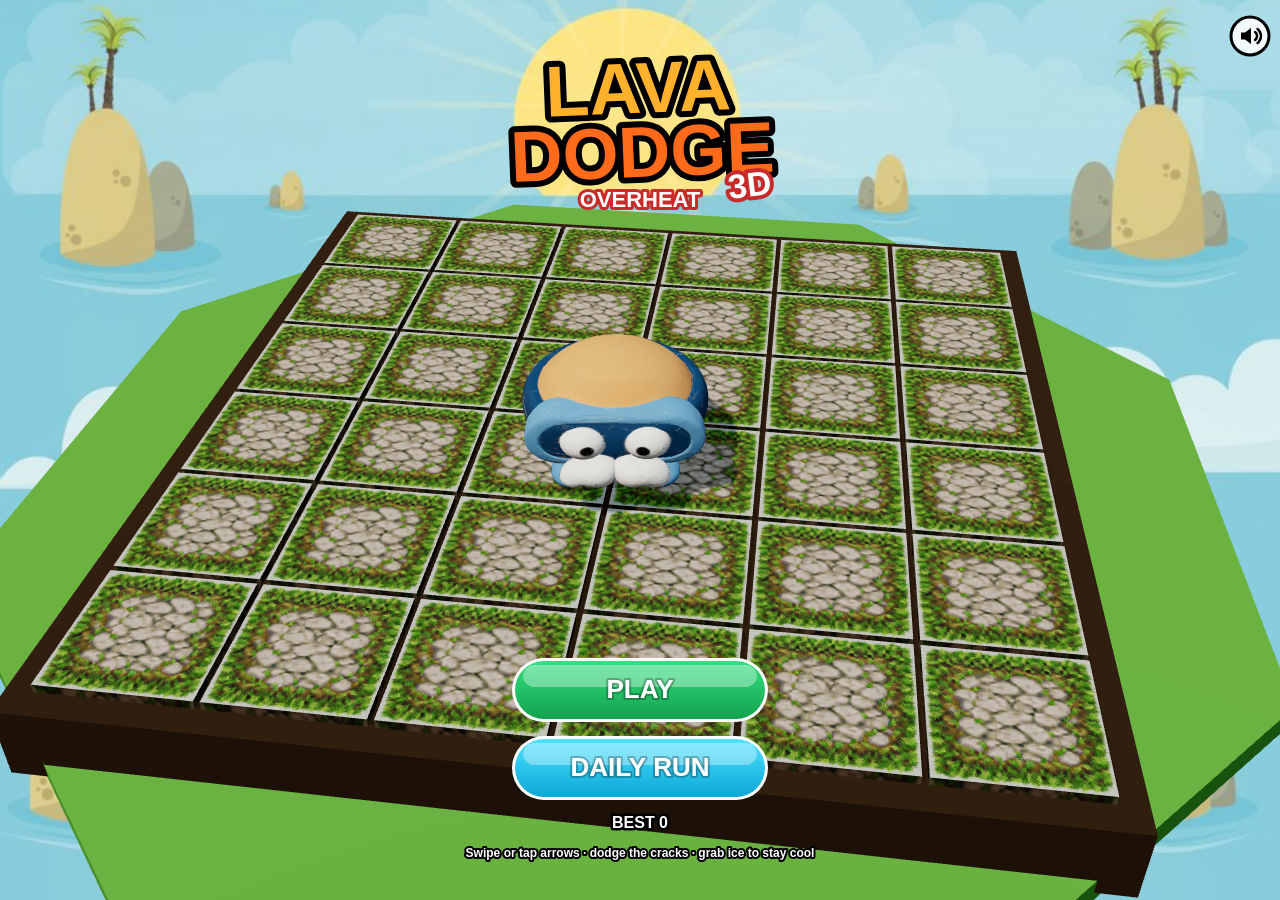
==== 3d/index.html @ e6b8e7e9 "Add LavaDodge 3D: three.js version with a Meshy-generated 3D Olaf, in 3d/ Co-Authored-By: Claude Opu" ====
<!DOCTYPE html>
<html lang="en">
<head>
<meta charset="UTF-8">
<meta name="viewport" content="width=device-width, initial-scale=1, maximum-scale=1, user-scalable=no, viewport-fit=cover">
<title>LavaDodge 3D</title>
<meta name="description" content="Help Olaf dodge the lava — now in 3D.">
<meta name="theme-color" content="#7cc7e0">
<meta name="apple-mobile-web-app-capable" content="yes">
<meta name="mobile-web-app-capable" content="yes">
<meta name="apple-mobile-web-app-status-bar-style" content="black-translucent">
<meta name="apple-mobile-web-app-title" content="LavaDodge 3D">
<meta name="format-detection" content="telephone=no">
<link rel="apple-touch-icon" href="assets/img/icon-180.png">
<link rel="icon" type="image/png" href="assets/img/icon-192.png">
<link rel="manifest" href="manifest.webmanifest">
<style>
  html, body {
    margin: 0; padding: 0; height: 100%; overflow: hidden;
    background: #7cc7e0 url(assets/img/bg.jpg) center / cover no-repeat;
    -webkit-user-select: none; user-select: none;
    -webkit-touch-callout: none; -webkit-tap-highlight-color: transparent;
    touch-action: none; overscroll-behavior: none;
  }
  body { position: fixed; inset: 0; }
  canvas { position: absolute; inset: 0; width: 100%; height: 100%; display: block; }
  #three { pointer-events: none; }
  #safe {
    position: absolute; visibility: hidden; pointer-events: none;
    padding-top: env(safe-area-inset-top); padding-bottom: env(safe-area-inset-bottom);
    padding-left: env(safe-area-inset-left); padding-right: env(safe-area-inset-right);
  }
</style>
<script type="importmap">
  { "imports": { "three": "./lib/three.module.min.js" } }
</script>
</head>
<body>
<canvas id="three"></canvas>
<canvas id="game"></canvas>
<div id="safe"></div>
<script type="module" src="game3d.js"></script>
<script>
  if ('serviceWorker' in navigator && location.protocol === 'https:') {
    window.addEventListener('load', function () { navigator.serviceWorker.register('sw.js'); });
  }
</script>
</body>
</html>
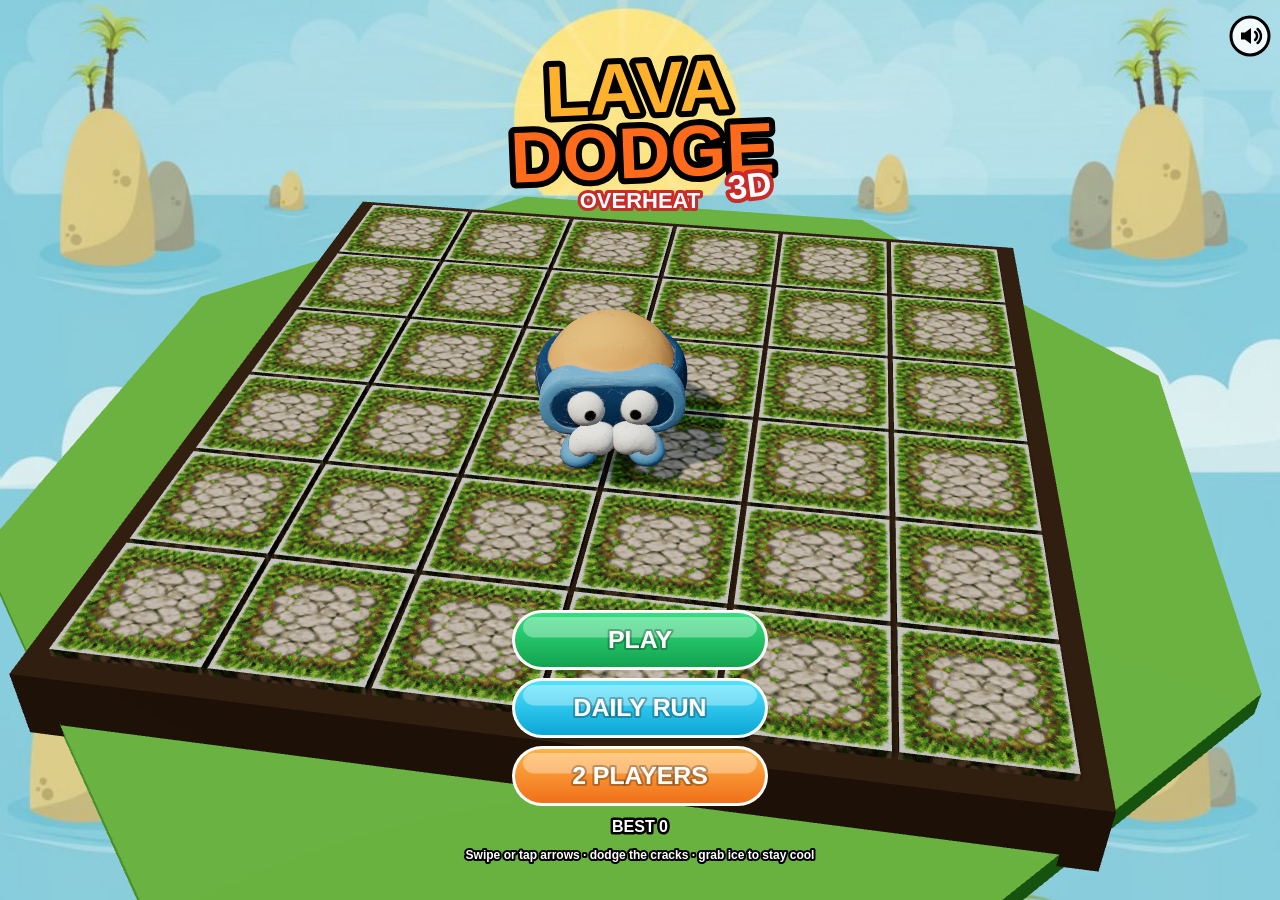
==== commit f22c5350: "Add 2-player modes (same phone and online rooms) to the 2D and 3D versions Game rules, menus, HUD an" ====
--- a/3d/index.html
+++ b/3d/index.html
@@ -39,6 +39,9 @@
 <canvas id="three"></canvas>
 <canvas id="game"></canvas>
 <div id="safe"></div>
+<script src="../shared/core.js"></script>
+<script src="../shared/net.js"></script>
+<script src="../shared/ui.js"></script>
 <script type="module" src="game3d.js"></script>
 <script>
   if ('serviceWorker' in navigator && location.protocol === 'https:') {
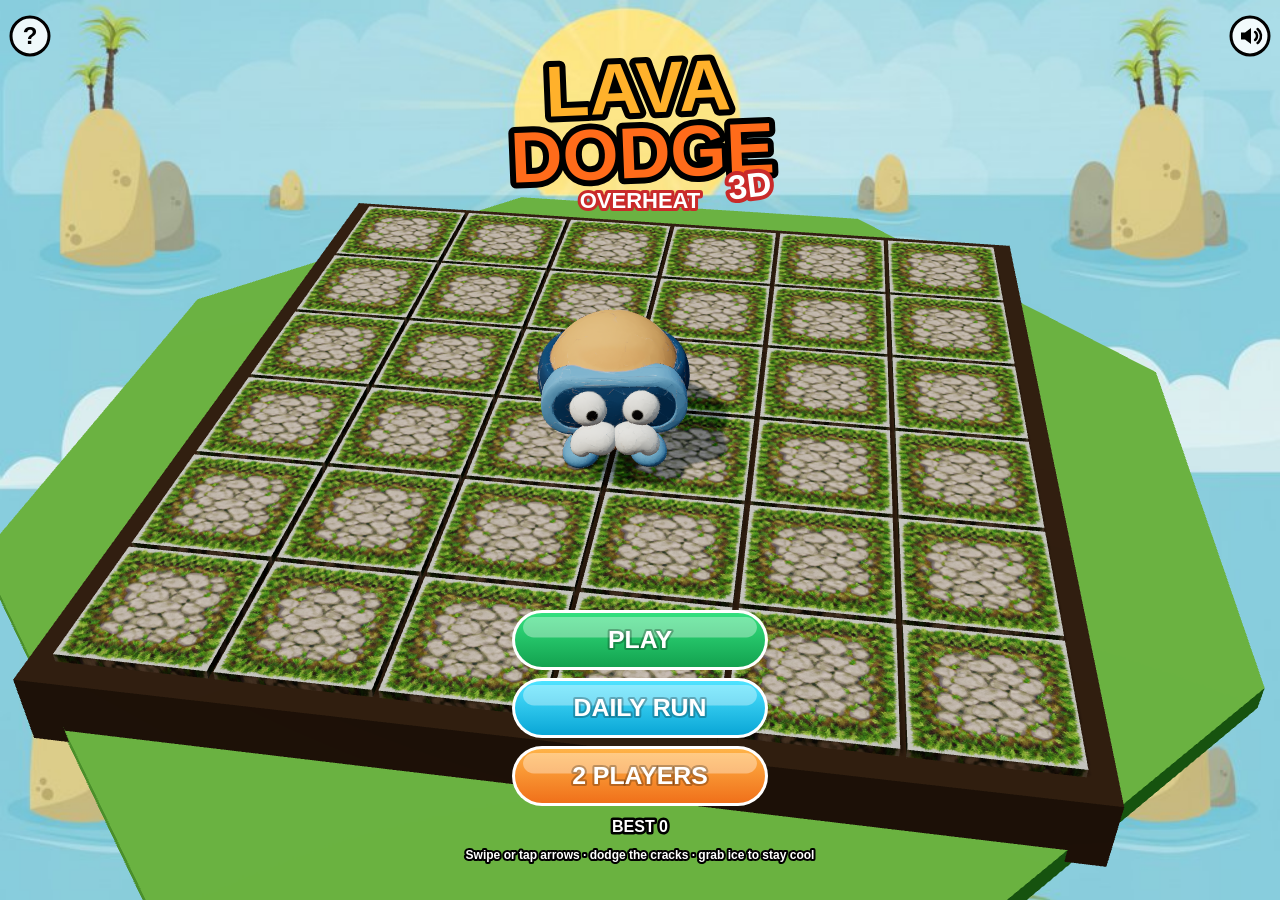
==== commit 26b074a0: "Auto-update, first-time how-to-play popup, arena heats up visually, fixes - Home-screen app checks f" ====
--- a/3d/index.html
+++ b/3d/index.html
@@ -24,7 +24,7 @@
   }
   body { position: fixed; inset: 0; }
   canvas { position: absolute; inset: 0; width: 100%; height: 100%; display: block; }
-  #three { pointer-events: none; }
+  #three, #sky { pointer-events: none; }
   #safe {
     position: absolute; visibility: hidden; pointer-events: none;
     padding-top: env(safe-area-inset-top); padding-bottom: env(safe-area-inset-bottom);
@@ -36,6 +36,7 @@
 </script>
 </head>
 <body>
+<canvas id="sky"></canvas>
 <canvas id="three"></canvas>
 <canvas id="game"></canvas>
 <div id="safe"></div>
@@ -44,8 +45,20 @@
 <script src="../shared/ui.js"></script>
 <script type="module" src="game3d.js"></script>
 <script>
+  // Offline support + automatic updates: check for a new version when the app is opened or
+  // brought back to the foreground; once it's downloaded, reload (only while on a menu).
   if ('serviceWorker' in navigator && location.protocol === 'https:') {
-    window.addEventListener('load', function () { navigator.serviceWorker.register('sw.js'); });
+    window.addEventListener('load', function () {
+      var hadController = !!navigator.serviceWorker.controller;
+      navigator.serviceWorker.register('sw.js', { updateViaCache: 'none' }).then(function (reg) {
+        document.addEventListener('visibilitychange', function () { if (!document.hidden) reg.update(); });
+        setInterval(function () { reg.update(); }, 10 * 60 * 1000);
+      });
+      navigator.serviceWorker.addEventListener('controllerchange', function () {
+        if (!hadController) { hadController = true; return; } // first install: already up to date
+        if (window.LD && LD.requestReload) LD.requestReload(); else location.reload();
+      });
+    });
   }
 </script>
 </body>
